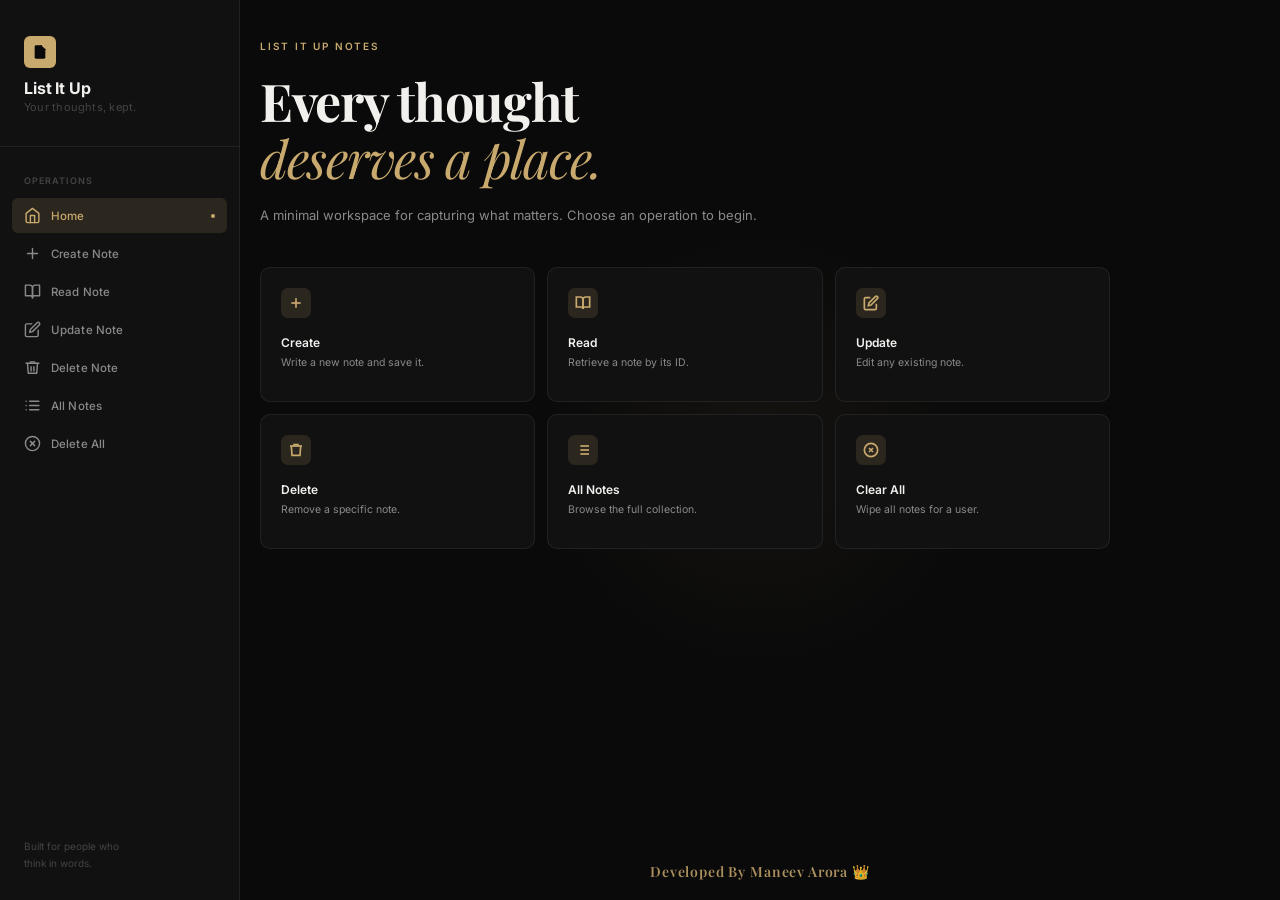
==== List_It_Up_NotesApp/templates/index.html @ 3ff3de8d "Finally making some closing changes 🎉" ====
<!DOCTYPE html>
<html lang="en">
<head>
<meta charset="UTF-8" />
<meta name="viewport" content="width=device-width, initial-scale=1.0, viewport-fit=cover" />
<title>List It Up</title>
<link rel="icon" href="data:image/svg+xml,<svg xmlns='http://www.w3.org/2000/svg' viewBox='0 0 100 100'><text y='.9em' font-size='90'>📋</text></svg>" />
<link rel="preconnect" href="https://fonts.googleapis.com" />
<link rel="preconnect" href="https://fonts.gstatic.com" crossorigin />
<link href="https://fonts.googleapis.com/css2?family=Inter:wght@300;400;500;600;700;800&family=Playfair+Display:ital,wght@0,700;1,400&display=swap" rel="stylesheet" />
<style>
  /* ─── TOKENS ─────────────────────────────────── */
  :root {
    --bg:         #0A0A0A;
    --bg-2:       #111111;
    --bg-3:       #1A1A1A;
    --bg-4:       #222222;
    --border:     rgba(255,255,255,0.07);
    --border-2:   rgba(255,255,255,0.12);
    --accent:     #C8A96E;
    --accent-dim: rgba(200,169,110,0.15);
    --accent-glow:rgba(200,169,110,0.08);
    --ink:        #F2F0ED;
    --ink-dim:    #8A8A8A;
    --ink-ghost:  #444444;
    --success:    #4A9B6F;
    --error:      #B85450;
    --radius:     10px;
    --radius-sm:  6px;
    --transition: 0.3s cubic-bezier(0.4,0,0.2,1);
  }

  *, *::before, *::after {
    box-sizing: border-box;
    margin: 0;
    padding: 0;
  }

  html, body {
    width: 100%;
    min-height: 100%;
    max-width: 100%;
    font-family: 'Inter', sans-serif;
    background: var(--bg);
    color: var(--ink);
    overflow-x: hidden;
    overflow-y: auto;
  }

  /* ─── LAYOUT ─────────────────────────────────── */
  .shell {
    display: grid;
    grid-template-columns: 240px minmax(0, 1fr);
    min-height: 100dvh;
    width: 100%;
    max-width: 100%;
    position: relative;
  }

  /* ─── SIDEBAR ────────────────────────────────── */
  .sidebar {
    background: var(--bg-2);
    border-right: 1px solid var(--border);
    display: flex;
    flex-direction: column;
    padding: 36px 0 28px;
    position: sticky;
    top: 0;
    height: 100dvh;
    z-index: 10;
  }

  .brand {
    padding: 0 24px 32px;
    border-bottom: 1px solid var(--border);
    margin-bottom: 28px;
  }

  .brand-mark {
    width: 32px;
    height: 32px;
    background: var(--accent);
    border-radius: 6px;
    margin-bottom: 12px;
    display: flex;
    align-items: center;
    justify-content: center;
  }

  .brand-mark svg {
    width: 16px;
    height: 16px;
    fill: #0A0A0A;
  }

  .brand-name {
    font-size: 16px;
    font-weight: 700;
    letter-spacing: -0.01em;
    line-height: 1;
    color: var(--ink);
  }

  .brand-tagline {
    font-size: 11px;
    font-weight: 400;
    color: var(--ink-ghost);
    margin-top: 4px;
    letter-spacing: 0.02em;
  }

  .nav {
    flex: 1;
    padding: 0 12px;
  }

  .nav-section-label {
    font-size: 9px;
    font-weight: 600;
    color: var(--ink-ghost);
    letter-spacing: 0.12em;
    text-transform: uppercase;
    padding: 0 12px;
    margin-bottom: 8px;
  }

  .nav-item {
    display: flex;
    align-items: center;
    gap: 10px;
    padding: 9px 12px;
    margin-bottom: 3px;
    border-radius: var(--radius-sm);
    color: var(--ink-dim);
    cursor: pointer;
    transition:
      background var(--transition),
      color var(--transition);
    position: relative;
    user-select: none;
  }

  .nav-item:hover {
    background: var(--bg-3);
    color: var(--ink);
  }

  .nav-item.active {
    background: var(--accent-dim);
    color: var(--accent);
  }

  .nav-icon {
    width: 17px;
    height: 17px;
    flex-shrink: 0;
    stroke: currentColor;
  }

  .nav-label {
    font-size: 11.5px;
    font-weight: 500;
    letter-spacing: 0.01em;
  }

  .nav-dot {
    width: 4px;
    height: 4px;
    border-radius: 50%;
    background: currentColor;
    margin-left: auto;
    opacity: 0;
    transition: opacity var(--transition);
  }

  .nav-item.active .nav-dot {
    opacity: 1;
  }

  .sidebar-footer {
    padding: 0 24px;
    color: var(--ink-ghost);
    font-size: 10px;
    line-height: 1.7;
    font-weight: 400;
  }

  .sidebar-footer strong {
    color: var(--accent);
    font-weight: 600;
    font-size: 10px;
  }

  /* ─── MAIN ───────────────────────────────────── */
  .main {
    background: var(--bg);
    position: relative;
    width: 100%;
    min-width: 0;
    min-height: 100dvh;
    overflow: visible;
  }

  /* ─── SCREENS ────────────────────────────────── */
  .screen {
    display: none;
    animation: screenIn 0.35s cubic-bezier(0.4,0,0.2,1) forwards;
    min-height: 100dvh;
    width: 100%;
    max-width: 100%;
    overflow-x: hidden;
  }

  .screen.active {
    display: flex;
    flex-direction: column;
    position: relative;
  }

  @keyframes screenIn {
    from {
      opacity: 0;
      transform: translateY(14px);
    }

    to {
      opacity: 1;
      transform: translateY(0);
    }
  }

  /* ─── SCREEN: HOME ───────────────────────────── */
  #screen-home {
    padding: 40px 20px 120px;
    justify-content: flex-start;
  }

  .home-bg-orb {
    position: absolute;
    width: min(480px, 100vw);
    height: min(480px, 100vw);
    border-radius: 50%;
    background: radial-gradient(
      circle,
      rgba(200,169,110,0.06) 0%,
      transparent 65%
    );
    top: 50%;
    left: 50%;
    transform: translate(-50%, -50%);
    pointer-events: none;
  }

  .home-eyebrow {
    font-size: 10px;
    font-weight: 600;
    letter-spacing: 0.18em;
    color: var(--accent);
    margin-bottom: 20px;
    position: relative;
    text-transform: uppercase;
  }

  .home-heading {
    font-family: 'Playfair Display', serif;
    font-size: clamp(34px, 4.5vw, 52px);
    font-weight: 700;
    line-height: 1.1;
    letter-spacing: -0.025em;
    margin-bottom: 18px;
    position: relative;
  }

  .home-heading em {
    color: var(--accent);
    font-weight: 400;
  }

  .home-sub {
    max-width: 520px;
    color: var(--ink-dim);
    font-size: 13px;
    line-height: 1.75;
    margin-bottom: 40px;
    position: relative;
  }

  .home-grid {
    display: grid;
    grid-template-columns: repeat(3, minmax(0, 1fr));
    gap: 12px;
    width: 100%;
    max-width: 850px;
    position: relative;
  }

  .home-card {
    background: var(--bg-2);
    border: 1px solid var(--border);
    border-radius: var(--radius);
    padding: 20px;
    min-height: 135px;
    cursor: pointer;
    transition:
      transform var(--transition),
      border-color var(--transition),
      background var(--transition);
  }

  .home-card:hover {
    transform: translateY(-3px);
    border-color: var(--border-2);
    background: var(--bg-3);
  }

  .home-card-icon {
    width: 30px;
    height: 30px;
    border-radius: 7px;
    background: var(--accent-dim);
    color: var(--accent);
    display: flex;
    align-items: center;
    justify-content: center;
    margin-bottom: 17px;
  }

  .home-card-title {
    font-size: 12px;
    font-weight: 600;
    margin-bottom: 5px;
    color: var(--ink);
  }

  .home-card-desc {
    font-size: 10.5px;
    color: var(--ink-dim);
    line-height: 1.5;
  }

  /* ─── SCREEN HEADER ──────────────────────────── */
  .screen-header {
    padding: 38px 42px 28px;
    border-bottom: 1px solid var(--border);
  }

  .back-btn {
    display: inline-flex;
    align-items: center;
    gap: 7px;
    background: none;
    border: none;
    color: var(--ink-ghost);
    font-family: inherit;
    font-size: 10px;
    cursor: pointer;
    padding: 0;
    margin-bottom: 30px;
    transition: color 0.2s;
  }

  .back-btn:hover {
    color: var(--accent);
  }

  .back-btn svg {
    width: 14px;
    height: 14px;
    stroke: currentColor;
  }

  .screen-header-eyebrow {
    font-size: 9px;
    font-weight: 600;
    color: var(--accent);
    letter-spacing: 0.16em;
    text-transform: uppercase;
    margin-bottom: 9px;
  }

  .screen-title {
    font-family: 'Playfair Display', serif;
    font-size: 30px;
    line-height: 1.15;
    letter-spacing: -0.02em;
    margin-bottom: 8px;
  }

  .screen-subtitle {
    color: var(--ink-dim);
    font-size: 12px;
    line-height: 1.6;
    max-width: 500px;
  }

  /* ─── SCREEN BODY ────────────────────────────── */
  .screen-body {
    padding: 30px 42px 120px;
    width: 100%;
    max-width: 900px;
  }

  .form-row {
    display: grid;
    grid-template-columns: 1fr;
    gap: 20px;
    margin-bottom: 20px;
  }

  .form-row.cols-2 {
    grid-template-columns: repeat(2, minmax(0, 1fr));
  }

  .field {
    min-width: 0;
  }

  .field label {
    display: block;
    font-size: 9px;
    font-weight: 600;
    letter-spacing: 0.12em;
    text-transform: uppercase;
    color: var(--ink-dim);
    margin-bottom: 8px;
  }

  input,
  textarea {
    width: 100%;
    border: 1px solid var(--border);
    background: var(--bg-2);
    color: var(--ink);
    border-radius: var(--radius-sm);
    outline: none;
    font-family: 'Inter', sans-serif;
    font-size: 13px;
    transition:
      border-color var(--transition),
      box-shadow var(--transition),
      background var(--transition);
  }

  input {
    height: 44px;
    padding: 0 14px;
  }

  textarea {
    min-height: 150px;
    padding: 14px;
    resize: vertical;
    line-height: 1.65;
  }

  input::placeholder,
  textarea::placeholder {
    color: var(--ink-ghost);
  }

  input:focus,
  textarea:focus {
    border-color: rgba(200,169,110,0.45);
    box-shadow: 0 0 0 3px rgba(200,169,110,0.06);
    background: var(--bg-3);
  }

  .char-counter {
    margin-top: 6px;
    text-align: right;
    color: var(--ink-ghost);
    font-size: 9px;
  }

  .char-counter.warn {
    color: var(--accent);
  }

  /* ─── BUTTONS ────────────────────────────────── */
  .btn-row {
    display: flex;
    align-items: center;
    gap: 10px;
    margin-top: 8px;
    margin-bottom: 22px;
  }

  .btn {
    min-height: 42px;
    border-radius: var(--radius-sm);
    border: 1px solid transparent;
    padding: 0 17px;
    font-family: 'Inter', sans-serif;
    font-size: 11px;
    font-weight: 600;
    cursor: pointer;
    display: inline-flex;
    align-items: center;
    justify-content: center;
    gap: 8px;
    position: relative;
    overflow: hidden;
    transition:
      transform 0.2s,
      background var(--transition),
      border-color var(--transition),
      color var(--transition),
      opacity 0.2s;
  }

  .btn:hover {
    transform: translateY(-1px);
  }

  .btn:active {
    transform: translateY(0);
  }

  .btn:disabled {
    cursor: wait;
    opacity: 0.65;
    transform: none;
  }

  .btn-primary {
    background: var(--accent);
    color: #0A0A0A;
  }

  .btn-primary:hover {
    background: #d2b77f;
  }

  .btn-danger {
    background: var(--error);
    color: #fff;
  }

  .btn-danger:hover {
    background: #c5635e;
  }

  .btn-ghost {
    background: transparent;
    border-color: var(--border-2);
    color: var(--ink-dim);
  }

  .btn-ghost:hover {
    border-color: var(--border-2);
    background: var(--bg-3);
    color: var(--ink);
  }

  .spinner {
    display: none;
    width: 13px;
    height: 13px;
    border: 2px solid rgba(0,0,0,0.2);
    border-top-color: currentColor;
    border-radius: 50%;
    animation: spin 0.65s linear infinite;
  }

  .btn.loading .btn-text {
    display: none;
  }

  .btn.loading .spinner {
    display: block;
  }

  @keyframes spin {
    to {
      transform: rotate(360deg);
    }
  }

  /* ─── TOAST ──────────────────────────────────── */
  #toast {
    position: fixed;
    bottom: 28px;
    right: 28px;
    background: var(--bg-3);
    border: 1px solid var(--border-2);
    border-radius: var(--radius);
    padding: 12px 18px;
    font-size: 12.5px;
    font-weight: 500;
    color: var(--ink);
    box-shadow: 0 10px 36px rgba(0,0,0,0.4);
    z-index: 999;
    transform: translateY(16px);
    opacity: 0;
    transition:
      transform 0.28s cubic-bezier(0.4,0,0.2,1),
      opacity 0.28s ease;
    pointer-events: none;
    display: flex;
    align-items: center;
    gap: 8px;
    max-width: calc(100vw - 56px);
  }

  #toast.show {
    transform: translateY(0);
    opacity: 1;
  }

  #toast .toast-dot {
    width: 7px;
    height: 7px;
    border-radius: 50%;
    flex-shrink: 0;
  }

  /* ─── LOADING BAR ────────────────────────────── */
  #loading-bar {
    position: fixed;
    top: 0;
    left: 0;
    height: 2px;
    background: var(--accent);
    width: 0%;
    transition: width 0.3s ease;
    z-index: 9999;
    box-shadow: 0 0 8px rgba(200,169,110,0.5);
  }

  /* ─── NOTE ID REVEAL ─────────────────────────── */
  .note-id-reveal {
    display: inline-flex;
    align-items: center;
    gap: 8px;
    background: var(--accent-dim);
    border: 1px solid rgba(200,169,110,0.25);
    border-radius: var(--radius-sm);
    padding: 9px 16px;
    margin-top: 12px;
    font-size: 15px;
    font-weight: 700;
    color: var(--accent);
    letter-spacing: 0.01em;
  }

  .note-id-reveal span {
    color: var(--ink-dim);
    font-size: 10.5px;
    font-weight: 500;
  }

  /* ─── RESULT BOX ─────────────────────────────── */
  .result-box {
    display: none;
    margin-top: 18px;
    border-radius: var(--radius);
    padding: 18px 20px;
    border: 1px solid var(--border);
    background: var(--bg-2);
  }

  .result-box.show {
    display: block;
    animation: resultIn 0.3s ease forwards;
  }

  .result-box.success {
    border-color: rgba(74,155,111,0.25);
    background: rgba(74,155,111,0.05);
  }

  .result-box.error {
    border-color: rgba(184,84,80,0.25);
    background: rgba(184,84,80,0.05);
  }

  .result-box-label {
    font-size: 9px;
    text-transform: uppercase;
    letter-spacing: 0.14em;
    font-weight: 700;
    margin-bottom: 7px;
    color: var(--accent);
  }

  .result-box.error .result-box-label {
    color: #D47A78;
  }

  .result-box-message {
    color: var(--ink);
    font-size: 12px;
    line-height: 1.6;
  }

  .result-box-detail {
    color: var(--ink-dim);
    font-size: 10px;
    margin-top: 6px;
    line-height: 1.5;
  }

  @keyframes resultIn {
    from {
      opacity: 0;
      transform: translateY(6px);
    }

    to {
      opacity: 1;
      transform: translateY(0);
    }
  }

  /* ─── READ NOTE CARD ────────────────────────── */
  .note-card {
    background: var(--bg-2);
    border: 1px solid var(--border);
    border-radius: var(--radius);
    overflow: hidden;
    margin-top: 22px;
  }

  .note-card-head {
    display: flex;
    align-items: flex-start;
    justify-content: space-between;
    gap: 15px;
    padding: 16px 18px;
    border-bottom: 1px solid var(--border);
  }

  .note-card-meta {
    min-width: 0;
  }

  .note-card-id {
    color: var(--accent);
    font-size: 9px;
    font-weight: 700;
    letter-spacing: 0.1em;
    text-transform: uppercase;
    margin-bottom: 5px;
  }

  .note-card-author {
    font-size: 11px;
    color: var(--ink-dim);
  }

  .note-card-time {
    color: var(--ink-ghost);
    font-size: 9px;
    text-align: right;
    white-space: nowrap;
  }

  .note-card-body {
    padding: 20px;
    color: var(--ink);
    font-size: 13px;
    line-height: 1.8;
    white-space: pre-wrap;
    overflow-wrap: anywhere;
    word-break: break-word;
  }

  .note-card-actions {
    padding: 0 18px 16px;
    display: flex;
    justify-content: flex-end;
  }

  /* ─── SEARCH ROW ─────────────────────────────── */
  .search-row {
    display: flex;
    align-items: center;
    gap: 10px;
    max-width: 600px;
  }

  .search-row input {
    flex: 1;
    min-width: 0;
  }

  /* ─── ALL NOTES GRID ────────────────────────── */
  .notes-grid {
    display: grid;
    grid-template-columns: repeat(2, minmax(0,1fr));
    gap: 12px;
    width: 100%;
  }

  .notes-grid-item {
    background: var(--bg-2);
    border: 1px solid var(--border);
    border-radius: var(--radius);
    padding: 17px;
    cursor: pointer;
    transition:
      border-color var(--transition),
      transform var(--transition),
      background var(--transition);
    min-width: 0;
  }

  .notes-grid-item:hover {
    border-color: var(--border-2);
    transform: translateY(-2px);
    background: var(--bg-3);
  }

  .id-badge {
    color: var(--accent);
    font-size: 9px;
    font-weight: 700;
    letter-spacing: 0.08em;
    margin-bottom: 12px;
  }

  .note-snippet {
    font-size: 11.5px;
    line-height: 1.65;
    color: var(--ink);
    white-space: pre-wrap;
    overflow-wrap: anywhere;
    word-break: break-word;
    display: -webkit-box;
    -webkit-line-clamp: 6;
    -webkit-box-orient: vertical;
    overflow: hidden;
    min-height: 113px;
  }

  .note-time {
    margin-top: 14px;
    padding-top: 11px;
    border-top: 1px solid var(--border);
    font-size: 9px;
    color: var(--ink-ghost);
  }

  .notes-empty {
    color: var(--ink-dim);
    font-size: 12px;
    padding: 25px 0;
    text-align: center;
  }

  .notes-empty-icon {
    font-size: 24px;
    margin-bottom: 10px;
  }

  /* ─── DELETE ALL SCREEN ──────────────────────── */
  #screen-deleteall .screen-body {
    display: flex;
    flex-direction: column;
    align-items: flex-start;
  }

  .danger-zone {
    background: rgba(184,84,80,0.04);
    border: 1px solid rgba(184,84,80,0.15);
    border-radius: var(--radius);
    padding: 28px 32px;
    max-width: 480px;
    width: 100%;
  }

  .danger-zone-label {
    font-size: 9px;
    font-weight: 700;
    letter-spacing: 0.14em;
    color: #D47A78;
    text-transform: uppercase;
    margin-bottom: 10px;
  }

  .danger-zone-desc {
    font-size: 12.5px;
    font-weight: 400;
    color: var(--ink-dim);
    line-height: 1.65;
    margin-bottom: 20px;
  }

  /* ─── DIALOG ─────────────────────────────────── */
  .overlay {
    position: fixed;
    inset: 0;
    background: rgba(0,0,0,0.72);
    backdrop-filter: blur(8px);
    -webkit-backdrop-filter: blur(8px);
    z-index: 1000;
    display: none;
    align-items: center;
    justify-content: center;
    padding: 20px;
  }

  .overlay.show {
    display: flex;
  }

  .dialog {
    width: min(420px, 100%);
    background: var(--bg-2);
    border: 1px solid var(--border-2);
    border-radius: 14px;
    padding: 28px;
    box-shadow: 0 24px 80px rgba(0,0,0,0.55);
    animation: dialogIn 0.25s cubic-bezier(0.4,0,0.2,1);
  }

  @keyframes dialogIn {
    from {
      opacity: 0;
      transform: translateY(10px) scale(0.98);
    }

    to {
      opacity: 1;
      transform: translateY(0) scale(1);
    }
  }

  .dialog-icon {
    width: 42px;
    height: 42px;
    border-radius: 9px;
    background: rgba(184,84,80,0.12);
    color: #D47A78;
    display: flex;
    align-items: center;
    justify-content: center;
    margin-bottom: 18px;
  }

  .dialog-icon svg {
    width: 20px;
    height: 20px;
  }

  .dialog-title {
    font-family: 'Playfair Display', serif;
    font-size: 22px;
    margin-bottom: 8px;
  }

  .dialog-message {
    font-size: 11.5px;
    color: var(--ink-dim);
    line-height: 1.7;
    margin-bottom: 22px;
  }

  .dialog-btns {
    display: flex;
    justify-content: flex-end;
    gap: 9px;
  }

  /* ─── MOBILE NAV ─────────────────────────────── */
  .mobile-nav {
    display: none;
    position: fixed;
    bottom: 0;
    left: 0;
    right: 0;
    background: rgba(17,17,17,0.97);
    border-top: 1px solid var(--border);
    z-index: 50;
    padding: 0 0 env(safe-area-inset-bottom, 6px);
    backdrop-filter: blur(12px);
    -webkit-backdrop-filter: blur(12px);
  }

  .mobile-nav-inner {
    display: flex;
    justify-content: space-around;
    align-items: center;
    max-width: 500px;
    margin: 0 auto;
  }

  .mobile-nav-btn {
    display: flex;
    flex-direction: column;
    align-items: center;
    gap: 3px;
    cursor: pointer;
    padding: 7px 8px;
    border-radius: 8px;
    transition: background 0.2s;
    color: var(--ink-ghost);
    border: none;
    background: none;
    font-family: 'Inter', sans-serif;
  }

  .mobile-nav-btn svg {
    width: 18px;
    height: 18px;
    stroke: currentColor;
  }

  .mobile-nav-btn span {
    font-size: 9px;
    font-weight: 500;
  }

  .mobile-nav-btn.active {
    color: var(--accent);
  }

  /* ─── RESPONSIVE ─────────────────────────────── */
  @media (max-width: 900px) {
    .home-grid {
      grid-template-columns: repeat(2, minmax(0,1fr));
      max-width: 480px;
    }
  }

  @media (max-width: 768px) {
    html, body {
      width: 100%;
      min-height: 100%;
      overflow-x: hidden;
      overflow-y: auto;
      overscroll-behavior-y: auto;
    }

    .shell {
      display: block;
      min-height: 100dvh;
      height: auto;
      overflow: visible;
    }

    .sidebar {
      display: none;
    }

    .main {
      width: 100%;
      min-height: 100dvh;
      height: auto;
      padding-bottom: calc(82px + env(safe-area-inset-bottom, 0px));
      overflow: visible;
      touch-action: auto;
    }

    .mobile-nav {
      display: block;
      min-height: 60px;
    }

    .mobile-nav-inner {
      min-height: 60px;
    }

    .screen-header {
      padding: 24px 20px 20px;
    }

    .screen-body {
      padding: 20px;
    }

    #screen-home {
      padding: 40px 20px 110px;
      justify-content: flex-start;
    }

    .home-heading {
      font-size: 28px;
    }

    .home-grid {
      grid-template-columns: repeat(2, minmax(0,1fr));
      max-width: 100%;
      gap: 10px;
    }

    .form-row.cols-2 {
      grid-template-columns: 1fr;
    }

    .search-row {
      flex-direction: column;
      align-items: stretch;
    }

    .search-row .btn {
      width: 100%;
    }

    .btn-row {
      flex-direction: column;
      align-items: stretch;
    }

    .btn-row .btn {
      width: 100%;
      justify-content: center;
    }

    .danger-zone {
      padding: 20px;
      max-width: 100%;
    }

    .notes-grid {
      grid-template-columns: 1fr;
    }

    #toast {
      bottom: calc(78px + env(safe-area-inset-bottom, 0px));
      right: 16px;
      left: 16px;
      max-width: none;
    }

    .screen-title {
      font-size: 22px;
    }

    .screen-body {
      overflow-x: hidden;
    }

    .note-card {
      padding: 18px 16px;
    }

    .note-card-body {
      font-size: 13.5px;
    }

    .dialog {
      padding: 23px;
    }

    .dialog-btns {
      flex-direction: column-reverse;
    }

    .dialog-btns .btn {
      width: 100%;
    }
  }

  @media (max-width: 400px) {
    .home-grid {
      grid-template-columns: 1fr;
    }

    .home-card {
      padding: 16px 14px;
    }
  }

  @media (prefers-reduced-motion: reduce) {
    *,
    *::before,
    *::after {
      animation-duration: 0.01ms !important;
      transition-duration: 0.01ms !important;
    }
  }

  /* ─── RIPPLE ─────────────────────────────────── */
  .ripple {
    position: absolute;
    border-radius: 50%;
    background: rgba(255,255,255,0.08);
    transform: scale(0);
    animation: rippleAnim 0.5s linear;
    pointer-events: none;
  }

  @keyframes rippleAnim {
    to {
      transform: scale(4);
      opacity: 0;
    }
  }

  /* ─── UNIVERSAL BYLINE ───────────────────────── */
  #byline {
  position: fixed;
   left: 240px;
  right: 0;
  bottom: 18px;
  min-height: 22px;
  padding: 0 16px;
  display: flex;
  align-items: center;
  justify-content: center;
  gap: 4px;
  font-size: 14px;
  font-weight: 600;
  letter-spacing: 0.06em;
  color: var(--accent);
  pointer-events: none;
  opacity: 0.85;
  font-family: 'Playfair Display', serif;
  text-align: center;
}

  #byline {
  opacity: 0;
  visibility: hidden;
  transition: opacity 0.3s ease, visibility 0.3s ease;
}

#byline.show {
  opacity: 0.85;
  visibility: visible;
}

  #byline a {
    text-decoration: none;
    color: var(--accent);
    pointer-events: auto;
    white-space: nowrap;
  }

  #byline span {
    white-space: nowrap;
  }

  @media (max-width: 768px) {
    #byline {
      left: 0;
      right: 0;
      bottom: calc(76px + env(safe-area-inset-bottom, 0px));
      font-size: 11px;
      padding: 0 12px;
    }
  }
</style>
</head>
<body>

<div id="loading-bar"></div>

<!-- CONFIRM DIALOG -->
<div class="overlay" id="overlay">
  <div class="dialog" id="dialog">
    <div class="dialog-icon">
      <svg
        viewBox="0 0 24 24"
        fill="none"
        stroke="currentColor"
        stroke-width="2"
        stroke-linecap="round"
        stroke-linejoin="round"
      >
        <path d="M3 6h18M8 6V4h8v2M19 6l-1 14H6L5 6"/>
      </svg>
    </div>

    <div class="dialog-title" id="dialog-title">
      Delete all notes?
    </div>

    <div class="dialog-message" id="dialog-message">
      This action cannot be undone.
      All notes for this user will be permanently removed.
    </div>

    <div class="dialog-btns">
      <button
        class="btn btn-ghost"
        onclick="closeDialog()"
      >
        Cancel
      </button>

      <button
        class="btn btn-danger"
        id="dialog-confirm"
      >
        Yes, delete
      </button>
    </div>
  </div>
</div>

<!-- TOAST -->
<div id="toast">
  <span class="toast-dot" id="toast-dot"></span>
  <span id="toast-msg"></span>
</div>

<!-- SHELL -->
<div class="shell">

  <!-- SIDEBAR -->
  <aside class="sidebar">

    <div class="brand">
      <div class="brand-mark">
        <svg viewBox="0 0 24 24">
          <path d="M14 2H6a2 2 0 0 0-2 2v16a2 2 0 0 0 2 2h12a2 2 0 0 0 2-2V8z"/>
          <polyline
            points="14,2 14,8 20,8"
            style="fill:none;stroke:#0A0A0A;stroke-width:2"
          />
          <line
            x1="16"
            y1="13"
            x2="8"
            y2="13"
            style="stroke:#0A0A0A;stroke-width:2"
          />
          <line
            x1="16"
            y1="17"
            x2="8"
            y2="17"
            style="stroke:#0A0A0A;stroke-width:2"
          />
          <line
            x1="10"
            y1="9"
            x2="8"
            y2="9"
            style="stroke:#0A0A0A;stroke-width:2"
          />
        </svg>
      </div>

      <div class="brand-name">
        List It Up
      </div>

      <div class="brand-tagline">
        Your thoughts, kept.
      </div>
    </div>

    <nav class="nav">

      <div
        class="nav-section-label"
        style="margin-bottom:12px;"
      >
        Operations
      </div>

      <div
        class="nav-item active"
        onclick="navigate('home')"
        id="nav-home"
      >
        <svg
          class="nav-icon"
          viewBox="0 0 24 24"
          fill="none"
          stroke="currentColor"
          stroke-width="2"
          stroke-linecap="round"
          stroke-linejoin="round"
        >
          <path d="M3 9l9-7 9 7v11a2 2 0 0 1-2 2H5a2 2 0 0 1-2-2z"/>
          <polyline points="9,22 9,12 15,12 15,22"/>
        </svg>

        <span class="nav-label">
          Home
        </span>

        <span class="nav-dot"></span>
      </div>

      <div
        class="nav-item"
        onclick="navigate('create')"
        id="nav-create"
      >
        <svg
          class="nav-icon"
          viewBox="0 0 24 24"
          fill="none"
          stroke="currentColor"
          stroke-width="2"
          stroke-linecap="round"
          stroke-linejoin="round"
        >
          <line x1="12" y1="5" x2="12" y2="19"/>
          <line x1="5" y1="12" x2="19" y2="12"/>
        </svg>

        <span class="nav-label">
          Create Note
        </span>

        <span class="nav-dot"></span>
      </div>

      <div
        class="nav-item"
        onclick="navigate('read')"
        id="nav-read"
      >
        <svg
          class="nav-icon"
          viewBox="0 0 24 24"
          fill="none"
          stroke="currentColor"
          stroke-width="2"
          stroke-linecap="round"
          stroke-linejoin="round"
        >
          <path d="M2 3h6a4 4 0 0 1 4 4v14a3 3 0 0 0-3-3H2z"/>
          <path d="M22 3h-6a4 4 0 0 0-4 4v14a3 3 0 0 1 3-3h7z"/>
        </svg>

        <span class="nav-label">
          Read Note
        </span>

        <span class="nav-dot"></span>
      </div>

      <div
        class="nav-item"
        onclick="navigate('update')"
        id="nav-update"
      >
        <svg
          class="nav-icon"
          viewBox="0 0 24 24"
          fill="none"
          stroke="currentColor"
          stroke-width="2"
          stroke-linecap="round"
          stroke-linejoin="round"
        >
          <path d="M11 4H4a2 2 0 0 0-2 2v14a2 2 0 0 0 2 2h14a2 2 0 0 0 2-2v-7"/>
          <path d="M18.5 2.5a2.121 2.121 0 0 1 3 3L12 15l-4 1 1-4 9.5-9.5z"/>
        </svg>

        <span class="nav-label">
          Update Note
        </span>

        <span class="nav-dot"></span>
      </div>

      <div
        class="nav-item"
        onclick="navigate('delete')"
        id="nav-delete"
      >
        <svg
          class="nav-icon"
          viewBox="0 0 24 24"
          fill="none"
          stroke="currentColor"
          stroke-width="2"
          stroke-linecap="round"
          stroke-linejoin="round"
        >
          <polyline points="3,6 5,6 21,6"/>
          <path d="M19 6l-1 14H6L5 6"/>
          <path d="M10 11v6M14 11v6"/>
          <path d="M9 6V4h6v2"/>
        </svg>

        <span class="nav-label">
          Delete Note
        </span>

        <span class="nav-dot"></span>
      </div>

      <div
        class="nav-item"
        onclick="navigate('all')"
        id="nav-all"
      >
        <svg
          class="nav-icon"
          viewBox="0 0 24 24"
          fill="none"
          stroke="currentColor"
          stroke-width="2"
          stroke-linecap="round"
          stroke-linejoin="round"
        >
          <line x1="8" y1="6" x2="21" y2="6"/>
          <line x1="8" y1="12" x2="21" y2="12"/>
          <line x1="8" y1="18" x2="21" y2="18"/>
          <line x1="3" y1="6" x2="3.01" y2="6"/>
          <line x1="3" y1="12" x2="3.01" y2="12"/>
          <line x1="3" y1="18" x2="3.01" y2="18"/>
        </svg>

        <span class="nav-label">
          All Notes
        </span>

        <span class="nav-dot"></span>
      </div>

      <div
        class="nav-item"
        onclick="navigate('deleteall')"
        id="nav-deleteall"
      >
        <svg
          class="nav-icon"
          viewBox="0 0 24 24"
          fill="none"
          stroke="currentColor"
          stroke-width="2"
          stroke-linecap="round"
          stroke-linejoin="round"
        >
          <circle cx="12" cy="12" r="10"/>
          <line x1="15" y1="9" x2="9" y2="15"/>
          <line x1="9" y1="9" x2="15" y2="15"/>
        </svg>

        <span class="nav-label">
          Delete All
        </span>

        <span class="nav-dot"></span>
      </div>

    </nav>

    <div class="sidebar-footer">
      Built for people who<br/>
      think in words.
    </div>

  </aside>

  <!-- MAIN -->
  <main class="main" id="main">

    <!-- HOME -->
    <div class="screen active" id="screen-home">

      <div class="home-bg-orb"></div>

      <div class="home-eyebrow">
        List It Up Notes
      </div>

      <h1 class="home-heading">
        Every thought<br/>
        <em>deserves a place.</em>
      </h1>

      <p class="home-sub">
        A minimal workspace for capturing what matters.
        Choose an operation to begin.
      </p>

      <div class="home-grid">

        <div
          class="home-card"
          onclick="navigate('create')"
        >
          <div class="home-card-icon">
            <svg
              width="16"
              height="16"
              viewBox="0 0 24 24"
              fill="none"
              stroke="currentColor"
              stroke-width="2.5"
            >
              <line x1="12" y1="5" x2="12" y2="19"/>
              <line x1="5" y1="12" x2="19" y2="12"/>
            </svg>
          </div>

          <div class="home-card-title">
            Create
          </div>

          <div class="home-card-desc">
            Write a new note and save it.
          </div>
        </div>

        <div
          class="home-card"
          onclick="navigate('read')"
        >
          <div class="home-card-icon">
            <svg
              width="16"
              height="16"
              viewBox="0 0 24 24"
              fill="none"
              stroke="currentColor"
              stroke-width="2.5"
            >
              <path d="M2 3h6a4 4 0 0 1 4 4v14a3 3 0 0 0-3-3H2z"/>
              <path d="M22 3h-6a4 4 0 0 0-4 4v14a3 3 0 0 1 3-3h7z"/>
            </svg>
          </div>

          <div class="home-card-title">
            Read
          </div>

          <div class="home-card-desc">
            Retrieve a note by its ID.
          </div>
        </div>

        <div
          class="home-card"
          onclick="navigate('update')"
        >
          <div class="home-card-icon">
            <svg
              width="16"
              height="16"
              viewBox="0 0 24 24"
              fill="none"
              stroke="currentColor"
              stroke-width="2.5"
            >
              <path d="M11 4H4a2 2 0 0 0-2 2v14a2 2 0 0 0 2 2h14a2 2 0 0 0 2-2v-7"/>
              <path d="M18.5 2.5a2.121 2.121 0 0 1 3 3L12 15l-4 1 1-4 9.5-9.5z"/>
            </svg>
          </div>

          <div class="home-card-title">
            Update
          </div>

          <div class="home-card-desc">
            Edit any existing note.
          </div>
        </div>

        <div
          class="home-card"
          onclick="navigate('delete')"
        >
          <div class="home-card-icon">
            <svg
              width="16"
              height="16"
              viewBox="0 0 24 24"
              fill="none"
              stroke="currentColor"
              stroke-width="2.5"
            >
              <polyline points="3,6 5,6 21,6"/>
              <path d="M19 6l-1 14H6L5 6"/>
              <path d="M9 6V4h6v2"/>
            </svg>
          </div>

          <div class="home-card-title">
            Delete
          </div>

          <div class="home-card-desc">
            Remove a specific note.
          </div>
        </div>

        <div
          class="home-card"
          onclick="navigate('all')"
        >
          <div class="home-card-icon">
            <svg
              width="16"
              height="16"
              viewBox="0 0 24 24"
              fill="none"
              stroke="currentColor"
              stroke-width="2.5"
            >
              <line x1="8" y1="6" x2="21" y2="6"/>
              <line x1="8" y1="12" x2="21" y2="12"/>
              <line x1="8" y1="18" x2="21" y2="18"/>
              <line x1="3" y1="6" x2="3.01" y2="6"/>
              <line x1="3" y1="12" x2="3.01" y2="12"/>
              <line x1="3" y1="18" x2="3.01" y2="18"/>
            </svg>
          </div>

          <div class="home-card-title">
            All Notes
          </div>

          <div class="home-card-desc">
            Browse the full collection.
          </div>
        </div>

        <div
          class="home-card"
          onclick="navigate('deleteall')"
        >
          <div class="home-card-icon">
            <svg
              width="16"
              height="16"
              viewBox="0 0 24 24"
              fill="none"
              stroke="currentColor"
              stroke-width="2.5"
            >
              <circle cx="12" cy="12" r="10"/>
              <line x1="15" y1="9" x2="9" y2="15"/>
              <line x1="9" y1="9" x2="15" y2="15"/>
            </svg>
          </div>

          <div class="home-card-title">
            Clear All
          </div>

          <div class="home-card-desc">
            Wipe all notes for a user.
          </div>
        </div>

      </div>
    </div>

    <!-- CREATE -->
    <div class="screen" id="screen-create">

      <div class="screen-header">

        <button
          class="back-btn"
          onclick="navigate('home')"
        >
          <svg
            viewBox="0 0 24 24"
            fill="none"
            stroke-width="2"
            stroke-linecap="round"
            stroke-linejoin="round"
          >
            <polyline points="15,18 9,12 15,6"/>
          </svg>

          Back to Home
        </button>

        <div class="screen-header-eyebrow">
          New Entry
        </div>

        <h2 class="screen-title">
          Create a Note
        </h2>

        <p class="screen-subtitle">
          Set your user details and write your note.
          The ID is generated automatically.
        </p>

      </div>

      <div class="screen-body">

        <div class="form-row cols-2">

          <div class="field">
            <label for="c-userId">
              User ID
            </label>

            <input
              type="number"
              id="c-userId"
              placeholder="e.g. 1001"
              min="1"
            />
          </div>

          <div class="field">
            <label for="c-userName">
              Username
            </label>

            <input
              type="text"
              id="c-userName"
              placeholder="e.g. alex"
            />
          </div>

        </div>

        <div class="form-row">

          <div class="field">

            <label for="c-notes">
              Note Content
            </label>

            <textarea
              id="c-notes"
              placeholder="What's on your mind…"
              maxlength="2000"
              oninput="updateCounter(this, 'c-counter', 2000)"
            ></textarea>

            <div
              class="char-counter"
              id="c-counter"
            >
              0 / 2000
            </div>

          </div>

        </div>

        <div class="btn-row">

          <button
            class="btn btn-primary"
            id="btn-create"
            onclick="handleCreate()"
          >
            <span class="btn-text">
              Save Note
            </span>

            <span class="spinner"></span>
          </button>

          <button
            class="btn btn-ghost"
            onclick="clearForm('create')"
          >
            Clear
          </button>

        </div>

        <div
          class="result-box"
          id="create-result"
        ></div>

      </div>

    </div>

    <!-- READ -->
    <div class="screen" id="screen-read">

      <div class="screen-header">

        <button
          class="back-btn"
          onclick="navigate('home')"
        >
          <svg
            viewBox="0 0 24 24"
            fill="none"
            stroke-width="2"
            stroke-linecap="round"
            stroke-linejoin="round"
          >
            <polyline points="15,18 9,12 15,6"/>
          </svg>

          Back to Home
        </button>

        <div class="screen-header-eyebrow">
          Retrieve
        </div>

        <h2 class="screen-title">
          Read a Note
        </h2>

        <p class="screen-subtitle">
          Enter the Note ID to retrieve its content.
        </p>

      </div>

      <div class="screen-body">

        <div class="search-row">

          <input
            type="number"
            id="r-noteId"
            placeholder="Note ID"
            min="1"
            onkeydown="if(event.key==='Enter') handleRead()"
          />

          <button
            class="btn btn-primary"
            id="btn-read"
            onclick="handleRead()"
          >
            <span class="btn-text">
              Fetch Note
            </span>

            <span class="spinner"></span>
          </button>

        </div>

        <div id="read-result"></div>

      </div>

    </div>

    <!-- UPDATE -->
    <div class="screen" id="screen-update">

      <div class="screen-header">

        <button
          class="back-btn"
          onclick="navigate('home')"
        >
          <svg
            viewBox="0 0 24 24"
            fill="none"
            stroke-width="2"
            stroke-linecap="round"
            stroke-linejoin="round"
          >
            <polyline points="15,18 9,12 15,6"/>
          </svg>

          Back to Home
        </button>

        <div class="screen-header-eyebrow">
          Edit
        </div>

        <h2 class="screen-title">
          Update a Note
        </h2>

        <p class="screen-subtitle">
          Enter the Note ID and provide the revised content.
        </p>

      </div>

      <div class="screen-body">

        <div class="form-row">

          <div class="field">

            <label for="u-noteId">
              Note ID
            </label>

            <input
              type="number"
              id="u-noteId"
              placeholder="Note ID to update"
              min="1"
            />

          </div>

        </div>

        <div class="form-row">

          <div class="field">

            <label for="u-notes">
              Updated Content
            </label>

            <textarea
              id="u-notes"
              placeholder="Write the revised note here…"
              maxlength="2000"
              oninput="updateCounter(this, 'u-counter', 2000)"
            ></textarea>

            <div
              class="char-counter"
              id="u-counter"
            >
              0 / 2000
            </div>

          </div>

        </div>

        <div class="btn-row">

          <button
            class="btn btn-primary"
            id="btn-update"
            onclick="handleUpdate()"
          >
            <span class="btn-text">
              Save Changes
            </span>

            <span class="spinner"></span>
          </button>

          <button
            class="btn btn-ghost"
            onclick="clearForm('update')"
          >
            Clear
          </button>

        </div>

        <div
          class="result-box"
          id="update-result"
        ></div>

      </div>

    </div>

    <!-- DELETE -->
    <div class="screen" id="screen-delete">

      <div class="screen-header">

        <button
          class="back-btn"
          onclick="navigate('home')"
        >
          <svg
            viewBox="0 0 24 24"
            fill="none"
            stroke-width="2"
            stroke-linecap="round"
            stroke-linejoin="round"
          >
            <polyline points="15,18 9,12 15,6"/>
          </svg>

          Back to Home
        </button>

        <div class="screen-header-eyebrow">
          Remove
        </div>

        <h2 class="screen-title">
          Delete a Note
        </h2>

        <p class="screen-subtitle">
          Enter the Note ID you want to permanently remove.
        </p>

      </div>

      <div class="screen-body">

        <div class="search-row">

          <input
            type="number"
            id="d-noteId"
            placeholder="Note ID to delete"
            min="1"
            onkeydown="if(event.key==='Enter') handleDelete()"
          />

          <button
            class="btn btn-danger"
            id="btn-delete"
            onclick="handleDelete()"
          >
            <span class="btn-text">
              Delete Note
            </span>

            <span class="spinner"></span>
          </button>

        </div>

        <div
          class="result-box"
          id="delete-result"
        ></div>

      </div>

    </div>

    <!-- ALL NOTES -->
    <div class="screen" id="screen-all">

      <div class="screen-header">

        <button
          class="back-btn"
          onclick="navigate('home')"
        >
          <svg
            viewBox="0 0 24 24"
            fill="none"
            stroke-width="2"
            stroke-linecap="round"
            stroke-linejoin="round"
          >
            <polyline points="15,18 9,12 15,6"/>
          </svg>

          Back to Home
        </button>

        <div class="screen-header-eyebrow">
          Collection
        </div>

        <h2 class="screen-title">
          All Notes
        </h2>

        <p class="screen-subtitle">
          Enter a username to view their entire note library.
        </p>

      </div>

      <div class="screen-body">

        <div class="search-row">

          <input
            type="text"
            id="a-userName"
            placeholder="Username"
            onkeydown="if(event.key==='Enter') handleAll()"
          />

          <button
            class="btn btn-primary"
            id="btn-all"
            onclick="handleAll()"
          >
            <span class="btn-text">
              Load Notes
            </span>

            <span class="spinner"></span>
          </button>

        </div>

        <div id="all-result"></div>

      </div>

    </div>

    <!-- DELETE ALL -->
    <div class="screen" id="screen-deleteall">

      <div class="screen-header">

        <button
          class="back-btn"
          onclick="navigate('home')"
        >
          <svg
            viewBox="0 0 24 24"
            fill="none"
            stroke-width="2"
            stroke-linecap="round"
            stroke-linejoin="round"
          >
            <polyline points="15,18 9,12 15,6"/>
          </svg>

          Back to Home
        </button>

        <div class="screen-header-eyebrow">
          Danger Zone
        </div>

        <h2 class="screen-title">
          Delete All Notes
        </h2>

        <p class="screen-subtitle">
          This permanently removes every note tied to a User ID.
          Proceed carefully.
        </p>

      </div>

      <div class="screen-body">

        <div class="danger-zone">

          <div class="danger-zone-label">
            Irreversible Action
          </div>

          <div class="danger-zone-desc">
            Enter the User ID below.
            All notes belonging to this user will be permanently deleted.
          </div>

          <div
            class="field"
            style="margin-bottom:18px;"
          >

            <label for="da-userId">
              User ID
            </label>

            <input
              type="number"
              id="da-userId"
              placeholder="e.g. 1001"
              min="1"
              onkeydown="if(event.key==='Enter') handleDeleteAll()"
            />

          </div>

          <button
            class="btn btn-danger"
            id="btn-deleteall"
            onclick="handleDeleteAll()"
          >
            <span class="btn-text">
              Delete All Notes
            </span>

            <span class="spinner"></span>
          </button>

        </div>

        <div
          class="result-box"
          id="deleteall-result"
          style="margin-top:20px; max-width:480px;"
        ></div>

      </div>

    </div>
<div id="byline">
  <span>Developed By</span>
  <a
    href="https://www.linkedin.com/in/maneev-arora"
    target="_blank"
    rel="noopener noreferrer"
  >Maneev Arora</a>
  <span>👑</span>
</div>
  </main>

</div>

<!-- MOBILE NAV -->
<nav class="mobile-nav">

  <div class="mobile-nav-inner">

    <button
      class="mobile-nav-btn active"
      id="mnav-home"
      onclick="navigate('home')"
    >
      <svg
        viewBox="0 0 24 24"
        fill="none"
        stroke-width="2"
        stroke-linecap="round"
        stroke-linejoin="round"
      >
        <path d="M3 9l9-7 9 7v11a2 2 0 0 1-2 2H5a2 2 0 0 1-2-2z"/>
        <polyline points="9,22 9,12 15,12 15,22"/>
      </svg>

      <span>Home</span>
    </button>

    <button
      class="mobile-nav-btn"
      id="mnav-create"
      onclick="navigate('create')"
    >
      <svg
        viewBox="0 0 24 24"
        fill="none"
        stroke-width="2"
        stroke-linecap="round"
        stroke-linejoin="round"
      >
        <line x1="12" y1="5" x2="12" y2="19"/>
        <line x1="5" y1="12" x2="19" y2="12"/>
      </svg>

      <span>Create</span>
    </button>

    <button
      class="mobile-nav-btn"
      id="mnav-all"
      onclick="navigate('all')"
    >
      <svg
        viewBox="0 0 24 24"
        fill="none"
        stroke-width="2"
        stroke-linecap="round"
        stroke-linejoin="round"
      >
        <line x1="8" y1="6" x2="21" y2="6"/>
        <line x1="8" y1="12" x2="21" y2="12"/>
        <line x1="8" y1="18" x2="21" y2="18"/>
        <line x1="3" y1="6" x2="3.01" y2="6"/>
        <line x1="3" y1="12" x2="3.01" y2="12"/>
        <line x1="3" y1="18" x2="3.01" y2="18"/>
      </svg>

      <span>All</span>
    </button>

    <button
      class="mobile-nav-btn"
      id="mnav-read"
      onclick="navigate('read')"
    >
      <svg
        viewBox="0 0 24 24"
        fill="none"
        stroke-width="2"
        stroke-linecap="round"
        stroke-linejoin="round"
      >
        <path d="M2 3h6a4 4 0 0 1 4 4v14a3 3 0 0 0-3-3H2z"/>
        <path d="M22 3h-6a4 4 0 0 0-4 4v14a3 3 0 0 1 3-3h7z"/>
      </svg>

      <span>Read</span>
    </button>

    <button
      class="mobile-nav-btn"
      id="mnav-delete"
      onclick="navigate('delete')"
    >
      <svg
        viewBox="0 0 24 24"
        fill="none"
        stroke-width="2"
        stroke-linecap="round"
        stroke-linejoin="round"
      >
        <polyline points="3,6 5,6 21,6"/>
        <path d="M19 6l-1 14H6L5 6"/>
        <path d="M9 6V4h6v2"/>
      </svg>

      <span>Delete</span>
    </button>

  </div>

</nav>

<script>

/* ══════════════════════════════════════════
   AUDIO ENGINE
══════════════════════════════════════════ */

let audioCtx = null;

function getAudioContext() {
  if (!audioCtx) {
    try {
      audioCtx = new (
        window.AudioContext ||
        window.webkitAudioContext
      )();
    } catch (error) {
      audioCtx = null;
    }
  }

  return audioCtx;
}

function playTone(
  frequency,
  type = 'sine',
  duration = 0.08,
  volume = 0.08
) {
  const ctx = getAudioContext();

  if (!ctx) {
    return;
  }

  try {
    if (ctx.state === 'suspended') {
      ctx.resume();
    }

    const oscillator = ctx.createOscillator();
    const gain = ctx.createGain();

    oscillator.type = type;
    oscillator.frequency.value = frequency;

    gain.gain.setValueAtTime(
      volume,
      ctx.currentTime
    );

    gain.gain.exponentialRampToValueAtTime(
      0.001,
      ctx.currentTime + duration
    );

    oscillator.connect(gain);
    gain.connect(ctx.destination);

    oscillator.start();

    oscillator.stop(
      ctx.currentTime + duration
    );
  } catch (error) {
    /* Audio is decorative; never break the app. */
  }
}

function soundClick() {
  playTone(620, 'sine', 0.045, 0.045);
}

function soundNav() {
  playTone(460, 'sine', 0.045, 0.04);
}

function soundSuccess() {
  playTone(740, 'sine', 0.07, 0.06);

  setTimeout(() => {
    playTone(980, 'sine', 0.09, 0.05);
  }, 55);
}

function soundError() {
  playTone(180, 'sawtooth', 0.11, 0.045);
}

function soundDelete() {
  playTone(280, 'triangle', 0.08, 0.055);

  setTimeout(() => {
    playTone(170, 'triangle', 0.12, 0.045);
  }, 65);
}

function soundFetch() {
  playTone(530, 'sine', 0.05, 0.04);
}

/* ══════════════════════════════════════════
   HAPTICS
══════════════════════════════════════════ */

function vibrate(pattern) {
  if (
    'vibrate' in navigator
  ) {
    try {
      navigator.vibrate(pattern);
    } catch (error) {
      /* Ignore unsupported haptics. */
    }
  }
}

/* ══════════════════════════════════════════
   NAVIGATION
══════════════════════════════════════════ */

let currentScreen = 'home';

const screenConfigs = {
  home: {},
  create: {
    fields: [
      'c-userId',
      'c-userName',
      'c-notes'
    ],
    results: ['create-result'],
    counters: [
      {
        id: 'c-counter',
        max: 2000
      }
    ]
  },
  read: {
    fields: ['r-noteId'],
    results: ['read-result']
  },
  update: {
    fields: [
      'u-noteId',
      'u-notes'
    ],
    results: ['update-result'],
    counters: [
      {
        id: 'u-counter',
        max: 2000
      }
    ]
  },
  delete: {
    fields: ['d-noteId'],
    results: ['delete-result']
  },
  all: {
    fields: ['a-userName'],
    results: ['all-result']
  },
  deleteall: {
    fields: ['da-userId'],
    results: ['deleteall-result']
  }
};

function clearScreen(screen) {
  const cfg = screenConfigs[screen];

  if (!cfg) {
    return;
  }

  (cfg.fields || []).forEach(id => {
    const el = document.getElementById(id);

    if (el) {
      el.value = '';
    }
  });

  (cfg.results || []).forEach(id => {
    const el = document.getElementById(id);

    if (el) {
      el.className = 'result-box';
      el.innerHTML = '';
    }
  });

  (cfg.counters || []).forEach(c => {
    const el = document.getElementById(c.id);

    if (el) {
      el.textContent = `0 / ${c.max}`;
      el.classList.remove('warn');
    }
  });
}

function navigate(screen) {
  soundNav();
  vibrate(20);

  document
    .querySelectorAll('.screen')
    .forEach(s => {
      s.classList.remove('active');
    });

  document
    .querySelectorAll('.nav-item')
    .forEach(n => {
      n.classList.remove('active');
    });

  document
    .querySelectorAll('.mobile-nav-btn')
    .forEach(b => {
      b.classList.remove('active');
    });

  clearScreen(screen);

  const target = document.getElementById(
    'screen-' + screen
  );

  const navTarget = document.getElementById(
    'nav-' + screen
  );

  const mnavTarget = document.getElementById(
    'mnav-' + screen
  );

  if (target) {
    target.classList.add('active');

    window.scrollTo({
      top: 0,
      left: 0,
      behavior: 'auto'
    });
  }

  if (navTarget) {
    navTarget.classList.add('active');
  }

  if (mnavTarget) {
    mnavTarget.classList.add('active');
  }

  currentScreen = screen;
}

/* ══════════════════════════════════════════
   LOADING BAR
══════════════════════════════════════════ */

function loadingStart() {
  const bar = document.getElementById(
    'loading-bar'
  );

  bar.style.width = '0%';

  bar.style.transition =
    'width 0.8s ease';

  setTimeout(() => {
    bar.style.width = '70%';
  }, 10);
}

function loadingEnd() {
  const bar = document.getElementById(
    'loading-bar'
  );

  bar.style.transition =
    'width 0.3s ease';

  bar.style.width = '100%';

  setTimeout(() => {
    bar.style.width = '0%';
    bar.style.transition = 'none';
  }, 400);
}

/* ══════════════════════════════════════════
   TOAST
══════════════════════════════════════════ */

let toastTimer;

function showToast(
  msg,
  type = 'success'
) {
  clearTimeout(toastTimer);

  const toast =
    document.getElementById('toast');

  const dot =
    document.getElementById('toast-dot');

  document.getElementById(
    'toast-msg'
  ).textContent = msg;

  dot.style.background =
    type === 'success'
      ? '#4A9B6F'
      : '#D47A78';

  toast.classList.add('show');

  toastTimer = setTimeout(
    () => toast.classList.remove('show'),
    3200
  );
}

/* ══════════════════════════════════════════
   BUTTON STATE
══════════════════════════════════════════ */

function setLoading(
  btnId,
  on
) {
  const btn =
    document.getElementById(btnId);

  if (!btn) {
    return;
  }

  btn.disabled = on;
  btn.classList.toggle(
    'loading',
    on
  );
}

/* ══════════════════════════════════════════
   RESULT BOX
══════════════════════════════════════════ */

function showResult(
  id,
  type,
  label,
  message,
  detail = ''
) {
  const box =
    document.getElementById(id);

  if (!box) {
    return;
  }

  box.className =
    `result-box show ${type}`;

  box.innerHTML = `
    <div class="result-box-label">
      ${escapeHtml(label)}
    </div>

    <div class="result-box-message">
      ${message}
    </div>

    ${
      detail
        ? `<div class="result-box-detail">${detail}</div>`
        : ''
    }
  `;
}

/* ══════════════════════════════════════════
   PULSE RING
══════════════════════════════════════════ */

function spawnPulse() {
  const el =
    document.createElement('div');

  el.className = 'pulse-ring';

  document.body.appendChild(el);

  setTimeout(
    () => el.remove(),
    700
  );
}

/* ══════════════════════════════════════════
   RIPPLE ON BUTTONS
══════════════════════════════════════════ */

document.addEventListener(
  'click',
  e => {
    const btn =
      e.target.closest('.btn');

    if (!btn) {
      return;
    }

    const r =
      document.createElement('span');

    r.className = 'ripple';

    const rect =
      btn.getBoundingClientRect();

    const size =
      Math.max(
        rect.width,
        rect.height
      );

    r.style.cssText =
      `width:${size}px;` +
      `height:${size}px;` +
      `left:${e.clientX - rect.left - size / 2}px;` +
      `top:${e.clientY - rect.top - size / 2}px`;

    btn.appendChild(r);

    setTimeout(
      () => r.remove(),
      550
    );
  }
);

/* ══════════════════════════════════════════
   CHAR COUNTER
══════════════════════════════════════════ */

function updateCounter(
  el,
  counterId,
  max
) {
  const len =
    el.value.length;

  const counter =
    document.getElementById(
      counterId
    );

  counter.textContent =
    `${len} / ${max}`;

  counter.classList.toggle(
    'warn',
    len > max * 0.9
  );
}

/* ══════════════════════════════════════════
   CLEAR FORMS
══════════════════════════════════════════ */

function clearForm(screen) {
  soundClick();
  vibrate(15);

  if (screen === 'create') {
    document.getElementById(
      'c-userId'
    ).value = '';

    document.getElementById(
      'c-userName'
    ).value = '';

    document.getElementById(
      'c-notes'
    ).value = '';

    document.getElementById(
      'c-counter'
    ).textContent = '0 / 2000';

    document.getElementById(
      'create-result'
    ).className = 'result-box';

  } else if (screen === 'update') {
    document.getElementById(
      'u-noteId'
    ).value = '';

    document.getElementById(
      'u-notes'
    ).value = '';

    document.getElementById(
      'u-counter'
    ).textContent = '0 / 2000';

    document.getElementById(
      'update-result'
    ).className = 'result-box';
  }
}

/* ══════════════════════════════════════════
   TIMESTAMP
══════════════════════════════════════════ */

function getLocalTimestamp() {
  try {
    return new Intl.DateTimeFormat(
      undefined,
      {
        day: '2-digit',
        month: '2-digit',
        year: 'numeric',
        hour: '2-digit',
        minute: '2-digit',
        second: '2-digit',
        hour12: false
      }
    ).format(new Date());

  } catch (e) {
    const d = new Date();

    const p = n =>
      String(n).padStart(2, '0');

    return (
      `${p(d.getDate())}/` +
      `${p(d.getMonth() + 1)}/` +
      `${d.getFullYear()}, ` +
      `${p(d.getHours())}:` +
      `${p(d.getMinutes())}:` +
      `${p(d.getSeconds())}`
    );
  }
}

/* ══════════════════════════════════════════
   API HELPER
══════════════════════════════════════════ */

async function api(
  method,
  url,
  body = null
) {
  const opts = {
    method,
    headers: {
      'Content-Type':
        'application/json',
      'Accept':
        'application/json'
    }
  };

  if (
    body !== null &&
    body !== undefined
  ) {
    opts.body =
      JSON.stringify(body);
  }

  try {
    const res =
      await fetch(url, opts);

    const contentType =
      res.headers.get(
        'content-type'
      ) || '';

    const payload =
      contentType.includes(
        'application/json'
      )
        ? await res.json()
        : {
            success: false,
            message:
              await res.text() ||
              'Server returned an invalid response.'
          };

    if (!res.ok) {
      return {
        success: false,
        message:
          payload.message ||
          `Request failed with status ${res.status}.`,
        status: res.status
      };
    }

    return payload;

  } catch (error) {
    return {
      success: false,
      message:
        'Unable to reach the server. ' +
        'Please check your connection and try again.',
      networkError: true
    };
  }
}

/* ══════════════════════════════════════════
   CREATE
══════════════════════════════════════════ */

async function handleCreate() {
  const userId =
    document.getElementById(
      'c-userId'
    ).value.trim();

  const userName =
    document.getElementById(
      'c-userName'
    ).value.trim();

  const notes =
    document.getElementById(
      'c-notes'
    ).value.trim();

  if (
    !userId ||
    !userName ||
    !notes
  ) {
    soundError();
    vibrate([30,20,30]);

    showResult(
      'create-result',
      'error',
      'Validation',
      'All fields are required.'
    );

    return;
  }

  const parsedUserId =
    Number(userId);

  if (
    !Number.isSafeInteger(
      parsedUserId
    ) ||
    parsedUserId <= 0
  ) {
    soundError();
    vibrate([30,20,30]);

    showResult(
      'create-result',
      'error',
      'Validation',
      'User ID must be a valid positive number.'
    );

    return;
  }

  soundClick();

  setLoading(
    'btn-create',
    true
  );

  loadingStart();

  try {
    const localTs =
      getLocalTimestamp();

    const data =
      await api(
        'POST',
        '/api/create',
        {
          userId: parsedUserId,
          userName,
          notes,
          clientTimestamp: localTs
        }
      );

    if (data.success) {
      soundSuccess();
      vibrate([30,50,30]);
      spawnPulse();

      showResult(
        'create-result',
        'success',
        'Note Saved',
        data.message,
        `
          <div class="note-id-reveal">
            <span>Your Note ID</span>
            &nbsp; #${data.notesId}
          </div>
          <br/>
          Created at: ${escapeHtml(localTs)}
        `
      );

      showToast(
        'Note created — ID #' +
        data.notesId
      );

    } else {
      soundError();
      vibrate([50,30,50]);

      showResult(
        'create-result',
        'error',
        'Error',
        escapeHtml(data.message)
      );
    }

  } finally {
    loadingEnd();

    setLoading(
      'btn-create',
      false
    );
  }
}

/* ══════════════════════════════════════════
   READ
══════════════════════════════════════════ */

async function handleRead() {
  const noteId =
    document.getElementById(
      'r-noteId'
    ).value.trim();

  if (
    !/^\d+$/.test(noteId) ||
    Number(noteId) <= 0
  ) {
    soundError();

    showResult(
      'read-result',
      'error',
      'Validation',
      'Enter a valid Note ID.'
    );

    return;
  }

  soundFetch();
  vibrate(20);

  setLoading(
    'btn-read',
    true
  );

  loadingStart();

  const result =
    document.getElementById(
      'read-result'
    );

  result.innerHTML = `
    <div
      style="
        padding:20px 0;
        color:var(--ink-dim);
        display:flex;
        align-items:center;
        gap:10px;
        font-size:13px;
      "
    >
      <div class="typing-dots">
        <span></span>
        <span></span>
        <span></span>
      </div>

      Fetching note…
    </div>
  `;

  try {
    const data =
      await api(
        'GET',
        '/api/read/' +
        encodeURIComponent(noteId)
      );

    if (data.success) {
      soundSuccess();
      vibrate([20,30,20]);

      const n =
        data.note;

      result.innerHTML = `
        <div class="note-card">

          <div class="note-card-head">

            <div class="note-card-meta">

              <div class="note-card-id">
                Note #${escapeHtml(n.id)}
              </div>

              <div class="note-card-author">
                ${escapeHtml(n.author)}
              </div>

            </div>

            <div class="note-card-time">
              ${escapeHtml(n.timestamp)}
            </div>

          </div>

          <div class="note-card-body">
            ${escapeHtml(n.content)}
          </div>

          <div class="note-card-actions">

            <button
              class="btn btn-ghost"
              style="
                padding:7px 12px;
                font-size:11.5px;
              "
              onclick="copyNoteById(${Number(n.id)})"
            >
              Copy
            </button>

          </div>

        </div>
      `;

    } else {
      soundError();
      vibrate([40,20,40]);

      result.innerHTML = `
        <div class="result-box show error">

          <div class="result-box-label">
            Not Found
          </div>

          <div class="result-box-message">
            ${escapeHtml(data.message)}
          </div>

        </div>
      `;
    }

  } finally {
    loadingEnd();

    setLoading(
      'btn-read',
      false
    );
  }
}

/* ══════════════════════════════════════════
   UPDATE
══════════════════════════════════════════ */

async function handleUpdate() {
  const noteId =
    document.getElementById(
      'u-noteId'
    ).value.trim();

  const notes =
    document.getElementById(
      'u-notes'
    ).value.trim();

  if (
    !/^\d+$/.test(noteId) ||
    Number(noteId) <= 0 ||
    !notes
  ) {
    soundError();
    vibrate([30,20,30]);

    showResult(
      'update-result',
      'error',
      'Validation',
      'Enter a valid Note ID and note content.'
    );

    return;
  }

  soundClick();
  vibrate(20);

  setLoading(
    'btn-update',
    true
  );

  loadingStart();

  try {
    const localTs =
      getLocalTimestamp();

    const data =
      await api(
        'PUT',
        '/api/update/' +
        encodeURIComponent(noteId),
        {
          notes,
          clientTimestamp: localTs
        }
      );

    if (data.success) {
      soundSuccess();
      vibrate([20,40,20]);
      spawnPulse();

      showResult(
        'update-result',
        'success',
        'Updated',
        escapeHtml(data.message),
        'Last edited: ' +
        escapeHtml(localTs)
      );

      showToast(
        'Note #' +
        noteId +
        ' updated.'
      );

    } else {
      soundError();
      vibrate([40,20,40]);

      showResult(
        'update-result',
        'error',
        'Error',
        escapeHtml(data.message)
      );
    }

  } finally {
    loadingEnd();

    setLoading(
      'btn-update',
      false
    );
  }
}

/* ══════════════════════════════════════════
   DELETE
══════════════════════════════════════════ */

async function executeDelete(
  noteId
) {
  soundDelete();
  vibrate([40,20,40]);

  setLoading(
    'btn-delete',
    true
  );

  loadingStart();

  try {
    const data =
      await api(
        'DELETE',
        '/api/delete/' +
        encodeURIComponent(noteId)
      );

    if (data.success === true) {
      soundSuccess();
      vibrate([20,40,20]);

      showResult(
        'delete-result',
        'success',
        'Deleted',
        escapeHtml(data.message)
      );

      showToast(
        'Note #' +
        noteId +
        ' deleted.'
      );

      document.getElementById(
        'd-noteId'
      ).value = '';

    } else {
      soundError();
      vibrate([50,30,50]);

      showResult(
        'delete-result',
        'error',
        'Error',
        escapeHtml(data.message)
      );
    }

  } catch (error) {
    console.error(
      'Delete request failed:',
      error
    );

    soundError();

    showResult(
      'delete-result',
      'error',
      'Error',
      'The delete request failed. Please try again.'
    );

  } finally {
    loadingEnd();

    setLoading(
      'btn-delete',
      false
    );
  }
}

function handleDelete() {
  const noteId =
    document.getElementById(
      'd-noteId'
    ).value.trim();

  if (
    !/^\d+$/.test(noteId) ||
    Number(noteId) <= 0
  ) {
    soundError();

    showResult(
      'delete-result',
      'error',
      'Validation',
      'Enter a valid Note ID.'
    );

    return;
  }

  openDialog(
    'Delete this note?',
    `Note #${noteId} will be permanently removed. This cannot be undone.`,
    () => executeDelete(noteId)
  );
}
/* ══════════════════════════════════════════
   ALL NOTES
══════════════════════════════════════════ */

async function handleAll() {
  const userName =
    document.getElementById(
      'a-userName'
    ).value.trim();

  if (!userName) {
    soundError();

    showResult(
      'all-result',
      'error',
      'Validation',
      'Username is required.'
    );

    return;
  }

  soundFetch();
  vibrate(20);

  setLoading(
    'btn-all',
    true
  );

  loadingStart();

  const result =
    document.getElementById(
      'all-result'
    );

  result.innerHTML = `
    <div
      style="
        padding:20px 0;
        color:var(--ink-dim);
        display:flex;
        align-items:center;
        gap:10px;
        font-size:13px;
      "
    >
      <div class="typing-dots">
        <span></span>
        <span></span>
        <span></span>
      </div>

      Loading notes for
      ${escapeHtml(userName)}…
    </div>
  `;

  try {
    const data =
      await api(
        'GET',
        '/api/notes/' +
        encodeURIComponent(userName)
      );

    if (data.success) {
      soundSuccess();
      vibrate([20,30,20]);

      const notes =
        Array.isArray(data.notes)
          ? data.notes
          : [];

      if (notes.length === 0) {

        result.innerHTML = `
          <div class="notes-grid">

            <div class="notes-empty">

              <div class="notes-empty-icon">
                📭
              </div>

              No notes found for
              <strong>
                ${escapeHtml(userName)}
              </strong>.

            </div>

          </div>
        `;

      } else {

        result.innerHTML = `
          <div
            style="
              font-size:11.5px;
              font-weight:600;
              color:var(--ink-ghost);
              margin-bottom:16px;
              letter-spacing:0.04em;
            "
          >
            ${notes.length}
            note${notes.length > 1 ? 's' : ''}
            &nbsp;—&nbsp;
            ${escapeHtml(data.userName)}
          </div>

          <div class="notes-grid">

            ${notes.map((n, i) => `
              <div
                class="notes-grid-item"
                style="--i:${i}"
                onclick="quickRead(${Number(n.id)})"
              >

                <div class="id-badge">
                  # ${escapeHtml(n.id)}
                </div>

                <div class="note-snippet">
                  ${escapeHtml(n.content)}
                </div>

                <div class="note-time">
                  ${escapeHtml(n.timestamp)}
                </div>

              </div>
            `).join('')}

          </div>
        `;
      }

    } else {
      soundError();
      vibrate([40,20,40]);

      result.innerHTML = `
        <div class="result-box show error">

          <div class="result-box-label">
            Error
          </div>

          <div class="result-box-message">
            ${escapeHtml(data.message)}
          </div>

        </div>
      `;
    }

  } finally {
    loadingEnd();

    setLoading(
      'btn-all',
      false
    );
  }
}

/* ══════════════════════════════════════════
   DELETE ALL
══════════════════════════════════════════ */

async function executeDeleteAll(
  userId
) {
  soundDelete();
  vibrate([50,30,50,30,50]);

  setLoading(
    'btn-deleteall',
    true
  );

  loadingStart();

  try {
    const data =
      await api(
        'DELETE',
        '/api/deleteall/' +
        encodeURIComponent(userId)
      );

    if (data.success === true) {
      soundSuccess();
      vibrate([30,40,30]);

      showResult(
        'deleteall-result',
        'success',
        'All Cleared',
        escapeHtml(data.message)
      );

      showToast(
        `${data.count} notes deleted.`
      );

      document.getElementById(
        'da-userId'
      ).value = '';

    } else {
      soundError();
      vibrate([50,30,50]);

      showResult(
        'deleteall-result',
        'error',
        'Error',
        escapeHtml(data.message)
      );
    }

  } catch (error) {
    console.error(
      'Delete-all request failed:',
      error
    );

    soundError();

    showResult(
      'deleteall-result',
      'error',
      'Error',
      'The delete-all request failed. Please try again.'
    );

  } finally {
    loadingEnd();

    setLoading(
      'btn-deleteall',
      false
    );
  }
}

function handleDeleteAll() {
  const userId =
    document.getElementById(
      'da-userId'
    ).value.trim();

  if (
    !/^\d+$/.test(userId) ||
    Number(userId) <= 0
  ) {
    soundError();

    showResult(
      'deleteall-result',
      'error',
      'Validation',
      'Enter a valid User ID.'
    );

    return;
  }

  openDialog(
    'Delete all notes?',
    `Every note for User ID ${userId} will be permanently wiped. This cannot be undone.`,
    () => executeDeleteAll(userId)
  );
}

/* ══════════════════════════════════════════
   DIALOG
══════════════════════════════════════════ */

let dialogCallback = null;

function openDialog(
  title,
  message,
  onConfirm
) {
  soundClick();
  vibrate(15);

  document.getElementById(
    'dialog-title'
  ).textContent = title;

  document.getElementById(
    'dialog-message'
  ).textContent = message;

  dialogCallback =
    typeof onConfirm === 'function'
      ? onConfirm
      : null;

  document.getElementById(
    'overlay'
  ).classList.add('show');
}

function closeDialog() {
  document.getElementById(
    'overlay'
  ).classList.remove('show');

  dialogCallback = null;

  const confirmButton =
    document.getElementById(
      'dialog-confirm'
    );

  confirmButton.disabled = false;
  confirmButton.textContent =
    'Yes, delete';
}

document
  .getElementById('dialog-confirm')
  .addEventListener(
    'click',
    async () => {

      const callback =
        dialogCallback;

      if (
        typeof callback !== 'function'
      ) {
        closeDialog();
        return;
      }

      const confirmButton =
        document.getElementById(
          'dialog-confirm'
        );

      confirmButton.disabled = true;
      confirmButton.textContent =
        'Working…';

      try {
        await callback();

      } catch (error) {
        console.error(
          'Dialog action failed:',
          error
        );

        showToast(
          'The operation could not be completed.',
          'error'
        );

      } finally {
        dialogCallback = null;

        confirmButton.disabled =
          false;

        confirmButton.textContent =
          'Yes, delete';

        closeDialog();
      }
    }
  );

document
  .getElementById('overlay')
  .addEventListener(
    'click',
    e => {
      if (
        e.target ===
        document.getElementById('overlay')
      ) {
        closeDialog();
      }
    }
  );

document.addEventListener(
  'keydown',
  e => {
    if (
      e.key === 'Escape' &&
      document
        .getElementById('overlay')
        .classList
        .contains('show')
    ) {
      closeDialog();
    }
  }
);

/* ══════════════════════════════════════════
   COPY NOTE
══════════════════════════════════════════ */

async function copyNote(
  content
) {
  try {
    await navigator.clipboard
      .writeText(content);

    soundSuccess();
    vibrate([15,10,15]);

    showToast(
      'Copied to clipboard.'
    );

  } catch (error) {
    soundError();

    showToast(
      'Clipboard access was unavailable.',
      'error'
    );
  }
}

async function copyNoteById(
  noteId
) {
  try {
    const data =
      await api(
        'GET',
        '/api/read/' +
        encodeURIComponent(noteId)
      );

    if (!data.success) {
      soundError();

      showToast(
        data.message ||
        'Unable to copy note.',
        'error'
      );

      return;
    }

    await copyNote(
      data.note.content
    );

  } catch (error) {
    soundError();

    showToast(
      'Unable to copy note.',
      'error'
    );
  }
}

/* ══════════════════════════════════════════
   QUICK READ
══════════════════════════════════════════ */

function quickRead(
  noteId
) {
  navigate('read');

  const input =
    document.getElementById(
      'r-noteId'
    );

  if (!input) {
    return;
  }

  input.value = noteId;

  handleRead();
}

/* ══════════════════════════════════════════
   UTILS
══════════════════════════════════════════ */

function escapeHtml(str) {
  return String(str)
    .replace(
      /&/g,
      '&amp;'
    )
    .replace(
      /</g,
      '&lt;'
    )
    .replace(
      />/g,
      '&gt;'
    )
    .replace(
      /"/g,
      '&quot;'
    )
    .replace(
      /'/g,
      '&#039;'
    );
}

/* ══════════════════════════════════════════
   INPUT SOUNDS
══════════════════════════════════════════ */

document
  .querySelectorAll(
    'input, textarea'
  )
  .forEach(el => {

    el.addEventListener(
      'focus',
      () => {
        playTone(
          560,
          'sine',
          0.05,
          0.06
        );
      }
    );

  });
function updateBylineVisibility() {
  const byline = document.getElementById('byline');

  if (!byline) return;

  const scrollTop = window.scrollY;
  const viewportHeight = window.innerHeight;
  const documentHeight = document.documentElement.scrollHeight;

  const isAtBottom =
    scrollTop + viewportHeight >= documentHeight - 40;

  byline.classList.toggle('show', isAtBottom);
}

window.addEventListener('scroll', updateBylineVisibility, {
  passive: true
});

window.addEventListener('resize', updateBylineVisibility);

updateBylineVisibility();
</script>
</body>
</html>
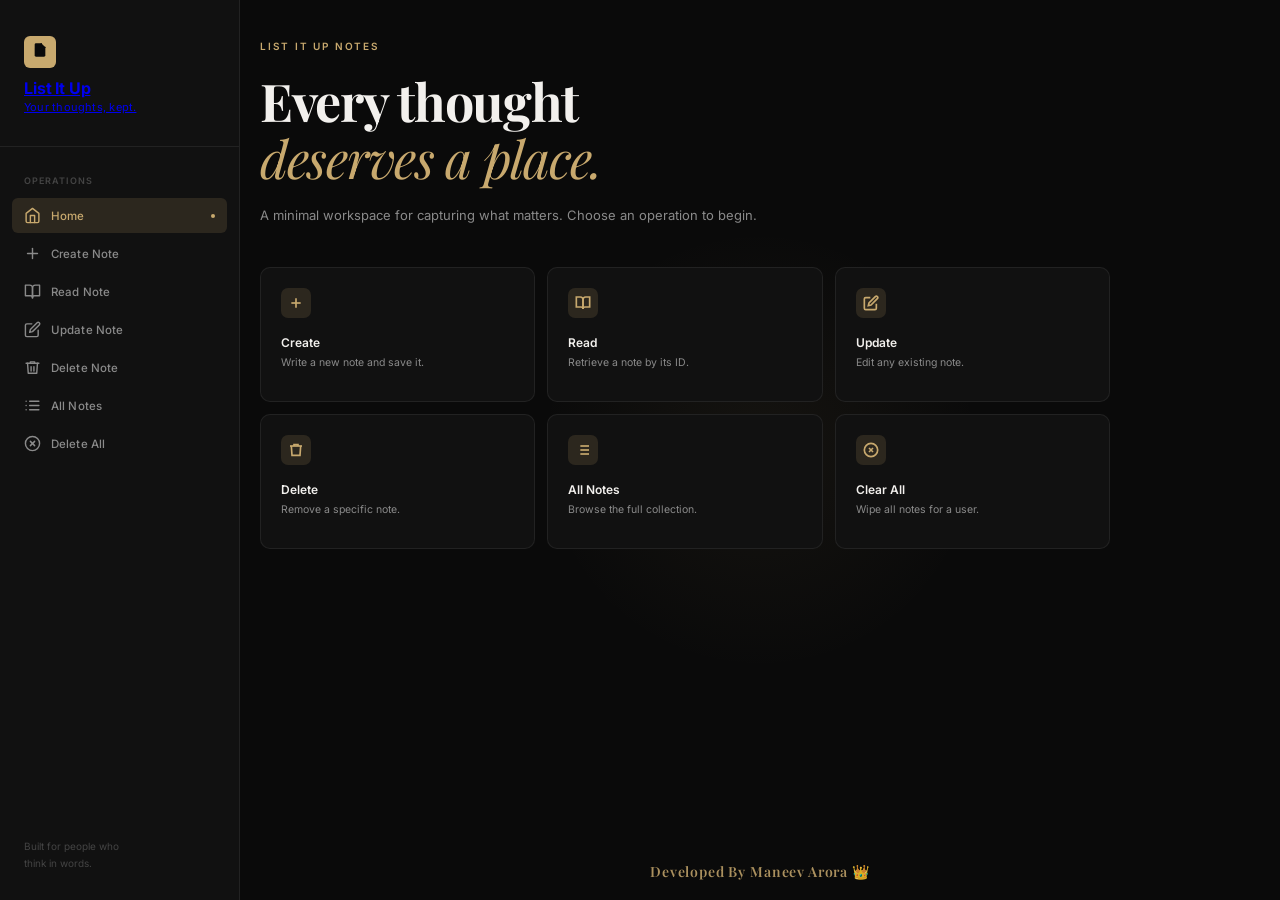
==== commit be07ed98: "Finally making some closing changes 🎉" ====
--- a/List_It_Up_NotesApp/templates/index.html
+++ b/List_It_Up_NotesApp/templates/index.html
@@ -1241,6 +1241,54 @@
       padding: 0 12px;
     }
   }
+  /* ══════════════════════════════════════════
+   READ / ALL RESULT FIX
+══════════════════════════════════════════ */
+
+#read-result,
+#all-result {
+  display: block;
+  width: 100%;
+  height: auto;
+  min-height: 0;
+  margin-top: 18px;
+  padding: 0;
+  border: 0;
+  background: transparent;
+}
+
+/* The result wrapper itself must never become a large box */
+#read-result.result-box,
+#read-result.result-box.show,
+#all-result.result-box,
+#all-result.result-box.show {
+  display: block;
+  width: 100%;
+  height: auto;
+  min-height: 0;
+  margin-top: 18px;
+  padding: 0;
+  border: 0;
+  background: transparent;
+  animation: none;
+}
+
+/* Actual note card should only be as tall as its content */
+.note-card {
+  height: auto;
+  min-height: 0;
+}
+
+.note-card-body {
+  height: auto;
+  min-height: 0;
+  padding: 20px;
+}
+
+.note-card-actions {
+  height: auto;
+  min-height: 0;
+}
 </style>
 </head>
 <body>
@@ -1304,7 +1352,8 @@
 
     <div class="brand">
       <div class="brand-mark">
-        <svg viewBox="0 0 24 24">
+        <a href="https://www.list-it-up-notes-webapp.onrender.com">
+          <svg viewBox="0 0 24 24">
           <path d="M14 2H6a2 2 0 0 0-2 2v16a2 2 0 0 0 2 2h12a2 2 0 0 0 2-2V8z"/>
           <polyline
             points="14,2 14,8 20,8"
@@ -1332,14 +1381,15 @@
             style="stroke:#0A0A0A;stroke-width:2"
           />
         </svg>
+        </a>
       </div>
 
       <div class="brand-name">
-        List It Up
+        <a href="https://www.list-it-up-notes-webapp.onrender.com">List It Up</a>
       </div>
 
       <div class="brand-tagline">
-        Your thoughts, kept.
+        <a href="https://www.list-it-up-notes-webapp.onrender.com">Your thoughts, kept.</a>
       </div>
     </div>
 
@@ -3169,41 +3219,32 @@
 ══════════════════════════════════════════ */
 
 async function handleRead() {
-  const noteId =
-    document.getElementById(
-      'r-noteId'
-    ).value.trim();
-
-  if (
-    !/^\d+$/.test(noteId) ||
-    Number(noteId) <= 0
-  ) {
+  const noteId = document
+    .getElementById('r-noteId')
+    .value
+    .trim();
+
+  if (!/^\d+$/.test(noteId) || Number(noteId) <= 0) {
     soundError();
-
     showResult(
       'read-result',
       'error',
       'Validation',
       'Enter a valid Note ID.'
     );
-
     return;
   }
 
   soundFetch();
   vibrate(20);
 
-  setLoading(
-    'btn-read',
-    true
-  );
-
+  setLoading('btn-read', true);
   loadingStart();
 
-  const result =
-    document.getElementById(
-      'read-result'
-    );
+  const result = document.getElementById('read-result');
+
+  // Make result container visible immediately
+  // result.className = 'result-box show';
 
   result.innerHTML = `
     <div
@@ -3227,19 +3268,18 @@
   `;
 
   try {
-    const data =
-      await api(
-        'GET',
-        '/api/read/' +
-        encodeURIComponent(noteId)
-      );
-
-    if (data.success) {
+    const data = await api(
+      'GET',
+      '/api/read/' + encodeURIComponent(noteId)
+    );
+
+    if (data.success === true && data.note) {
       soundSuccess();
-      vibrate([20,30,20]);
-
-      const n =
-        data.note;
+      vibrate([20, 30, 20]);
+
+      const n = data.note;
+
+      // result.className = 'result-box show';
 
       result.innerHTML = `
         <div class="note-card">
@@ -3249,23 +3289,23 @@
             <div class="note-card-meta">
 
               <div class="note-card-id">
-                Note #${escapeHtml(n.id)}
+                Note #${escapeHtml(String(n.id))}
               </div>
 
               <div class="note-card-author">
-                ${escapeHtml(n.author)}
+                ${escapeHtml(String(n.author))}
               </div>
 
             </div>
 
             <div class="note-card-time">
-              ${escapeHtml(n.timestamp)}
+              ${escapeHtml(String(n.timestamp))}
             </div>
 
           </div>
 
           <div class="note-card-body">
-            ${escapeHtml(n.content)}
+            ${escapeHtml(String(n.content))}
           </div>
 
           <div class="note-card-actions">
@@ -3288,30 +3328,42 @@
 
     } else {
       soundError();
-      vibrate([40,20,40]);
+      vibrate([40, 20, 40]);
+
+      result.className = '';
 
       result.innerHTML = `
-        <div class="result-box show error">
-
-          <div class="result-box-label">
-            Not Found
-          </div>
-
-          <div class="result-box-message">
-            ${escapeHtml(data.message)}
-          </div>
-
+        <div class="result-box-label">
+          Not Found
+        </div>
+
+        <div class="result-box-message">
+          ${escapeHtml(
+            data.message || 'Note could not be found.'
+          )}
         </div>
       `;
     }
 
+  } catch (error) {
+    console.error('Read request failed:', error);
+
+    soundError();
+
+    result.className = '';
+    result.innerHTML = `
+      <div class="result-box-label">
+        Error
+      </div>
+
+      <div class="result-box-message">
+        Unable to read the note. Please try again.
+      </div>
+    `;
+
   } finally {
     loadingEnd();
-
-    setLoading(
-      'btn-read',
-      false
-    );
+    setLoading('btn-read', false);
   }
 }
 
@@ -3531,10 +3583,10 @@
 ══════════════════════════════════════════ */
 
 async function handleAll() {
-  const userName =
-    document.getElementById(
-      'a-userName'
-    ).value.trim();
+  const userName = document
+    .getElementById('a-userName')
+    .value
+    .trim();
 
   if (!userName) {
     soundError();
@@ -3552,17 +3604,13 @@
   soundFetch();
   vibrate(20);
 
-  setLoading(
-    'btn-all',
-    true
-  );
-
+  setLoading('btn-all', true);
   loadingStart();
 
-  const result =
-    document.getElementById(
-      'all-result'
-    );
+  const result = document.getElementById('all-result');
+
+  // Make result container visible
+  // result.className = 'result-box show';
 
   result.innerHTML = `
     <div
@@ -3587,21 +3635,21 @@
   `;
 
   try {
-    const data =
-      await api(
-        'GET',
-        '/api/notes/' +
-        encodeURIComponent(userName)
-      );
-
-    if (data.success) {
+    const data = await api(
+      'GET',
+      '/api/notes/' +
+      encodeURIComponent(userName)
+    );
+
+    if (data.success === true) {
       soundSuccess();
-      vibrate([20,30,20]);
-
-      const notes =
-        Array.isArray(data.notes)
-          ? data.notes
-          : [];
+      vibrate([20, 30, 20]);
+
+      const notes = Array.isArray(data.notes)
+        ? data.notes
+        : [];
+
+      // result.className = 'result-box show';
 
       if (notes.length === 0) {
 
@@ -3639,7 +3687,7 @@
             ${notes.length}
             note${notes.length > 1 ? 's' : ''}
             &nbsp;—&nbsp;
-            ${escapeHtml(data.userName)}
+            ${escapeHtml(data.userName || userName)}
           </div>
 
           <div class="notes-grid">
@@ -3652,15 +3700,15 @@
               >
 
                 <div class="id-badge">
-                  # ${escapeHtml(n.id)}
+                  # ${escapeHtml(String(n.id))}
                 </div>
 
                 <div class="note-snippet">
-                  ${escapeHtml(n.content)}
+                  ${escapeHtml(String(n.content))}
                 </div>
 
                 <div class="note-time">
-                  ${escapeHtml(n.timestamp)}
+                  ${escapeHtml(String(n.timestamp))}
                 </div>
 
               </div>
@@ -3672,30 +3720,43 @@
 
     } else {
       soundError();
-      vibrate([40,20,40]);
+      vibrate([40, 20, 40]);
+
+      result.className = '';
 
       result.innerHTML = `
-        <div class="result-box show error">
-
-          <div class="result-box-label">
-            Error
-          </div>
-
-          <div class="result-box-message">
-            ${escapeHtml(data.message)}
-          </div>
-
+        <div class="result-box-label">
+          Error
+        </div>
+
+        <div class="result-box-message">
+          ${escapeHtml(
+            data.message || 'Unable to load notes.'
+          )}
         </div>
       `;
     }
 
+  } catch (error) {
+    console.error('All notes request failed:', error);
+
+    soundError();
+
+    result.className = '';
+
+    result.innerHTML = `
+      <div class="result-box-label">
+        Error
+      </div>
+
+      <div class="result-box-message">
+        Unable to load notes. Please try again.
+      </div>
+    `;
+
   } finally {
     loadingEnd();
-
-    setLoading(
-      'btn-all',
-      false
-    );
+    setLoading('btn-all', false);
   }
 }
 
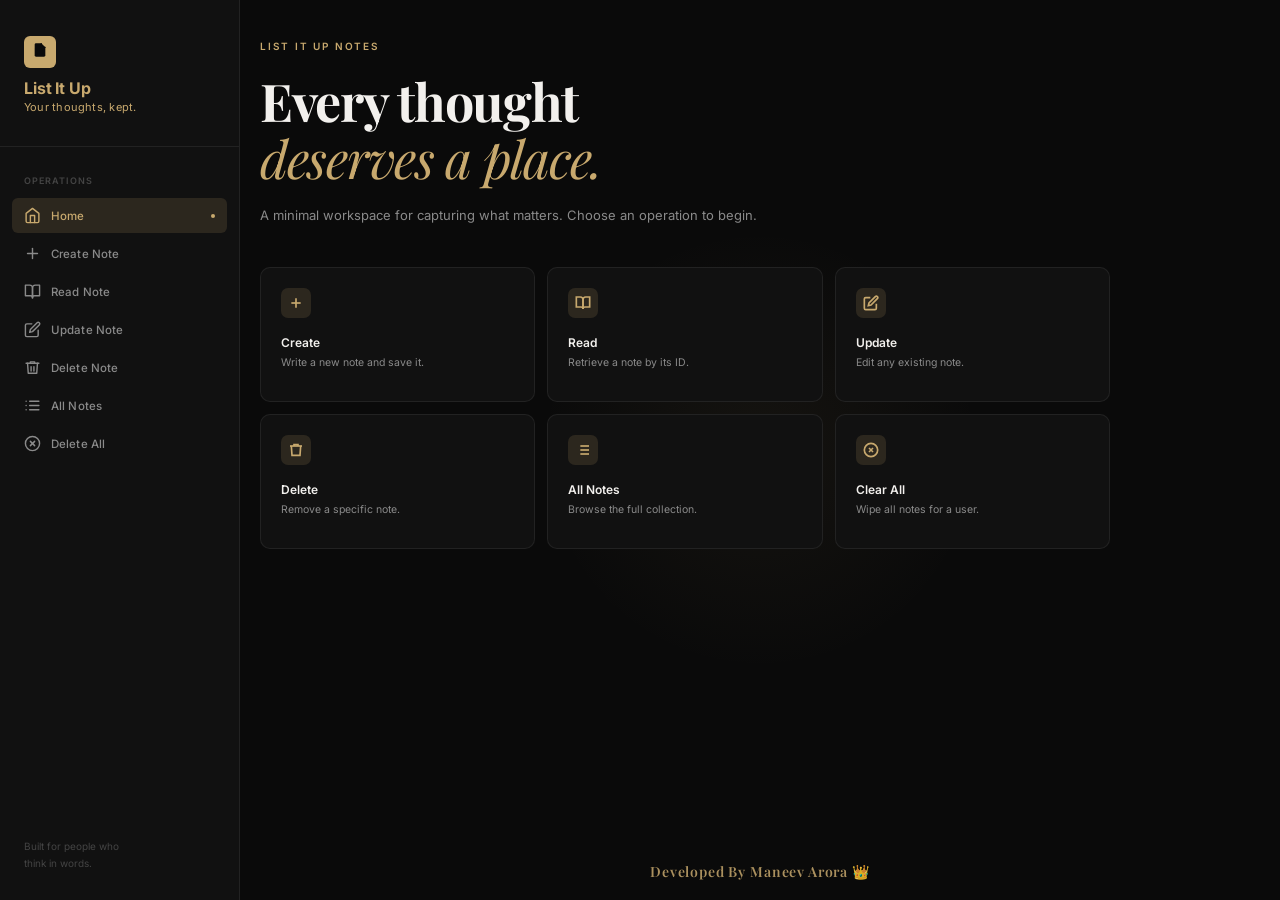
==== commit 6c8e594e: "Finally making some closing changes 🎉" ====
--- a/List_It_Up_NotesApp/templates/index.html
+++ b/List_It_Up_NotesApp/templates/index.html
@@ -74,6 +74,11 @@
     padding: 0 24px 32px;
     border-bottom: 1px solid var(--border);
     margin-bottom: 28px;
+  }
+
+  .brand a {
+    text-decoration: none;
+    color: var(--accent);
   }
 
   .brand-mark {
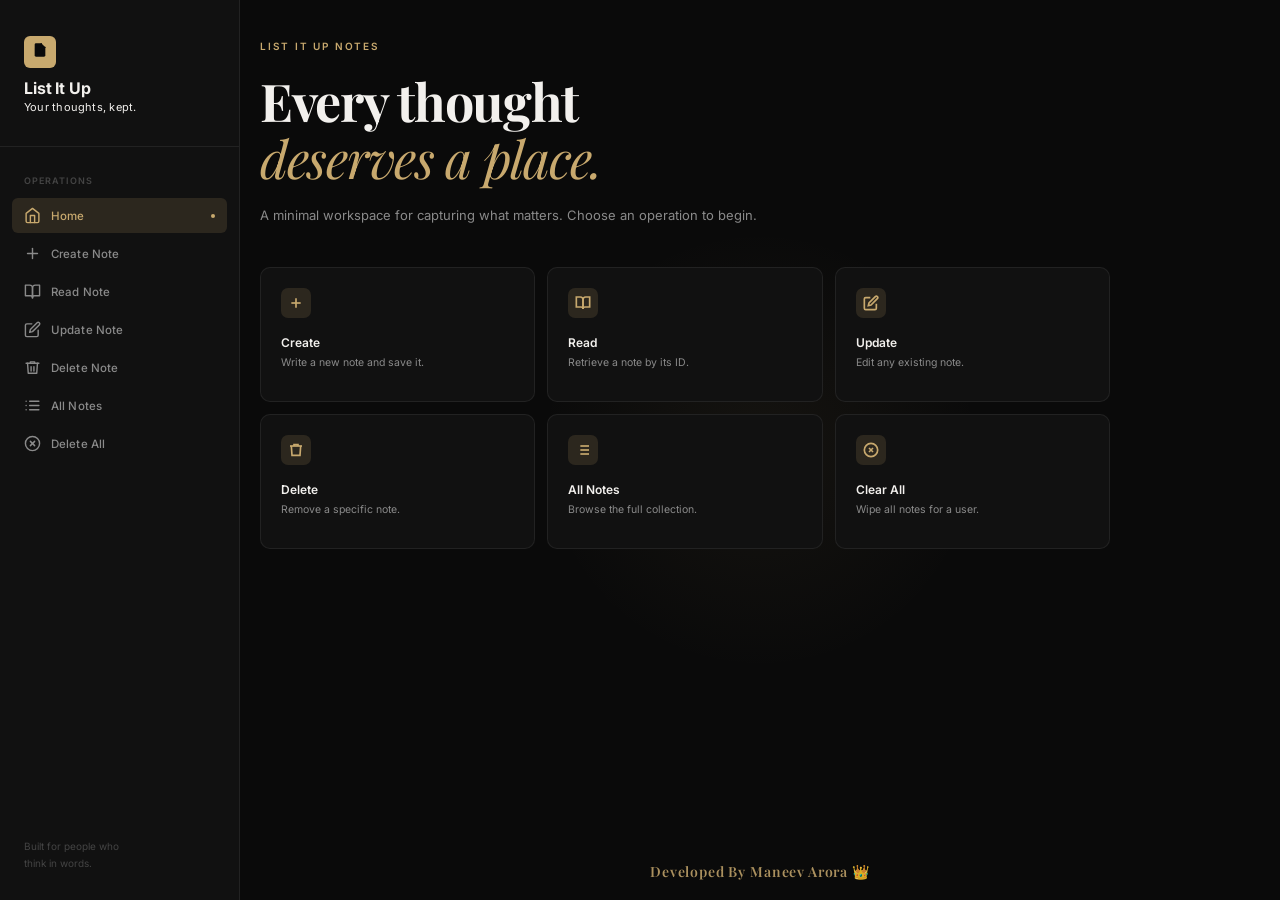
==== commit eef7a470: "Finally making some closing changes 🎉" ====
--- a/List_It_Up_NotesApp/templates/index.html
+++ b/List_It_Up_NotesApp/templates/index.html
@@ -78,7 +78,7 @@
 
   .brand a {
     text-decoration: none;
-    color: var(--accent);
+    color: var(--ink);
   }
 
   .brand-mark {
